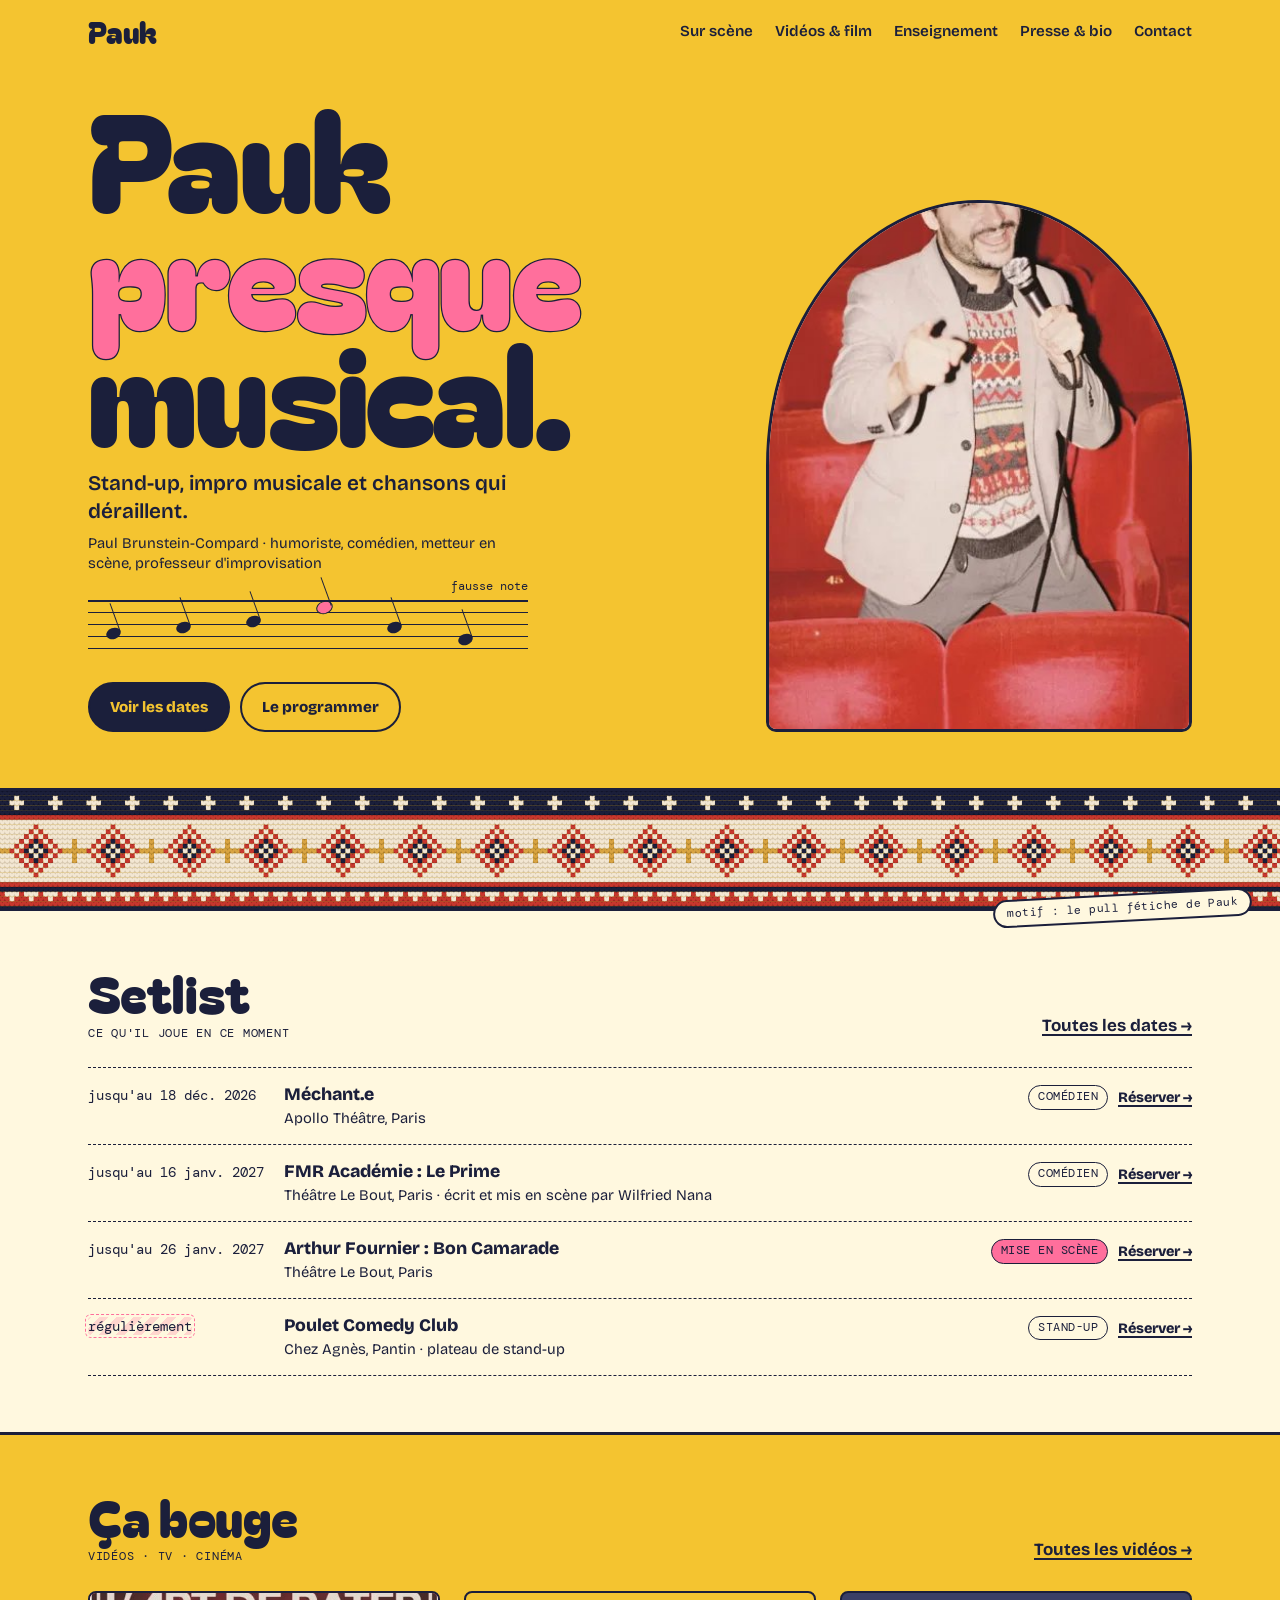
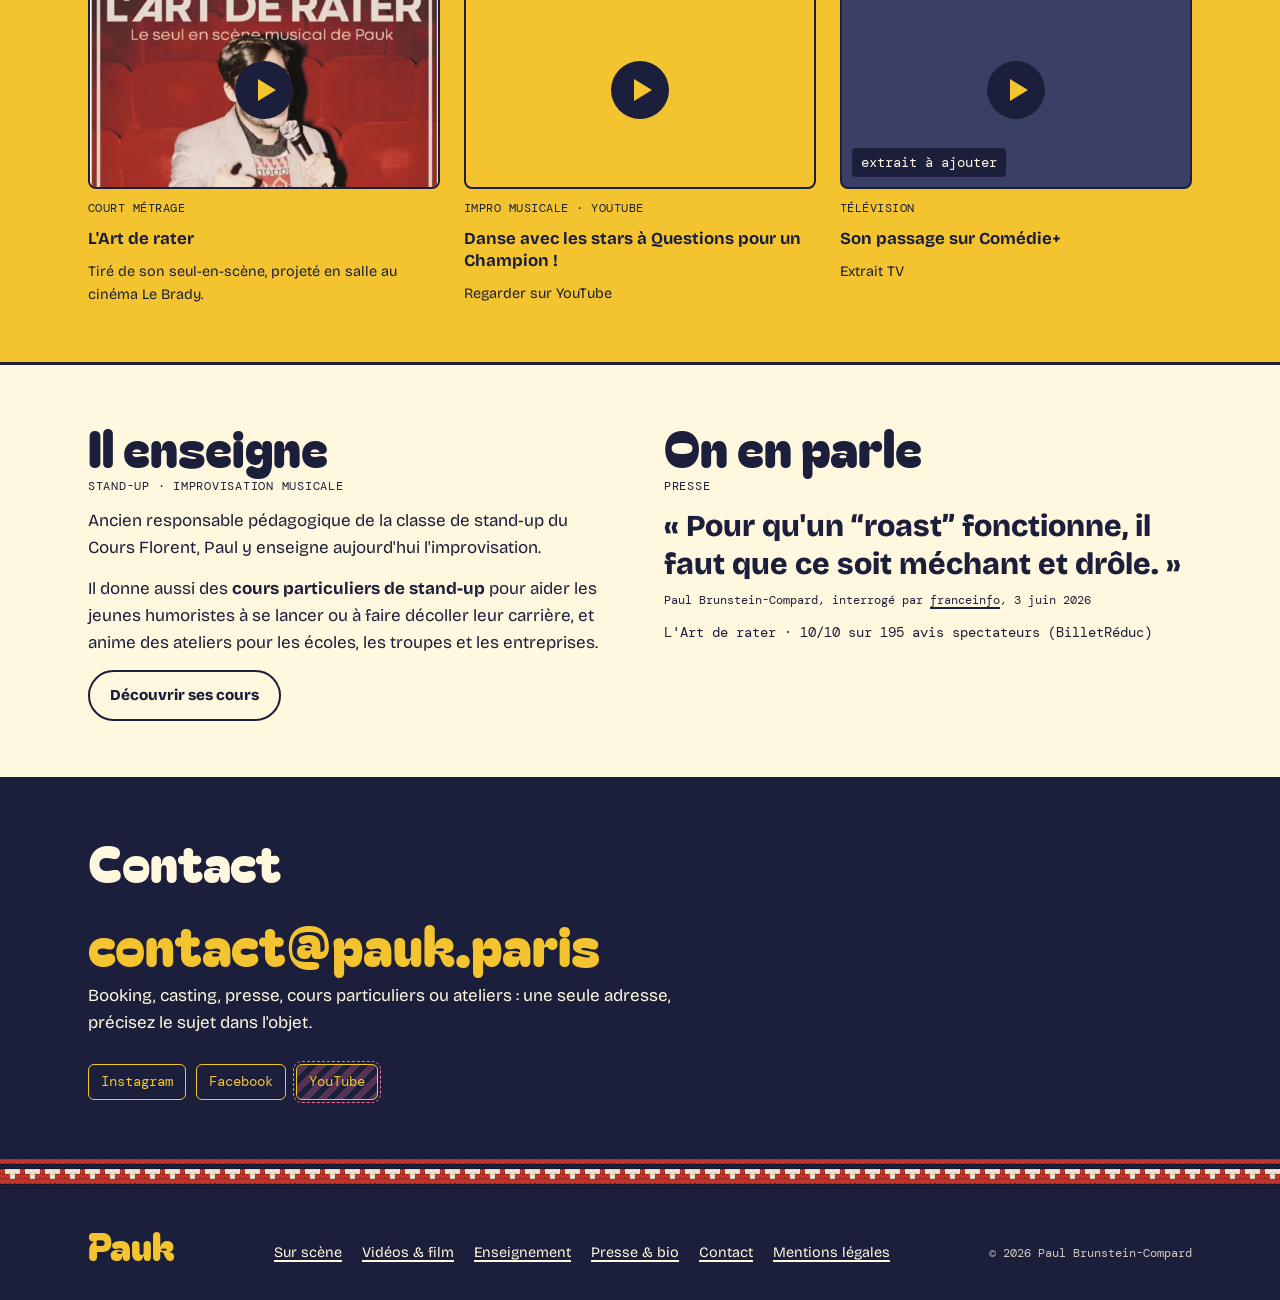
==== index.html @ 98712d62 "Site de Pauk (Paul Brunstein-Compard) Site statique pauk.paris : accueil, sur scène, vidéos et film," ====
<!doctype html>
<html lang="fr">
<head>
<meta charset="utf-8">
<meta name="viewport" content="width=device-width, initial-scale=1, viewport-fit=cover">
<title>Pauk · Paul Brunstein-Compard</title>
<meta name="description" content="Pauk (Paul Brunstein-Compard), humoriste : stand-up, improvisation musicale, comédie. Dates, vidéos, cours et contact.">
<meta property="og:title" content="Pauk · humoriste presque musical">
<meta property="og:description" content="Stand-up, impro musicale et chansons qui déraillent. Dates, vidéos, cours et contact.">
<meta property="og:type" content="website">
<meta property="og:url" content="https://pauk.paris/">
<link rel="canonical" href="https://pauk.paris/">
<meta property="og:locale" content="fr_FR">
<link rel="icon" href="data:image/svg+xml,%3Csvg xmlns='http://www.w3.org/2000/svg' viewBox='0 0 64 64'%3E%3Crect width='64' height='64' rx='14' fill='%23F4C430'/%3E%3Ctext x='32' y='47' font-family='Arial Rounded MT Bold,Arial' font-weight='900' font-size='42' text-anchor='middle' fill='%231B1F3B'%3EP%3C/text%3E%3C/svg%3E">
<link rel="preconnect" href="https://fonts.googleapis.com">
<link rel="preconnect" href="https://fonts.gstatic.com" crossorigin>
<link rel="stylesheet" href="https://fonts.googleapis.com/css2?family=Bagel+Fat+One&family=Bricolage+Grotesque:opsz,wght@12..96,400;12..96,500;12..96,600;12..96,800&family=DM+Mono:wght@400;500&display=swap">
<link rel="stylesheet" href="assets/style.css">
<script>document.documentElement.classList.add('js')</script>
<script type="application/ld+json">
{
  "@context": "https://schema.org",
  "@type": "Person",
  "name": "Paul Brunstein-Compard",
  "alternateName": "Pauk",
  "jobTitle": "Humoriste, comédien, improvisateur",
  "url": "https://pauk.paris/",
  "sameAs": [
    "https://www.instagram.com/paukofficieux/",
    "https://www.facebook.com/PaukOfficieux/"
  ]
}
</script>
</head>
<body>
<a class="skip" href="#main">Aller au contenu</a>

<header class="site-header">
  <div class="inner">
    <a class="logo" href="index.html" aria-label="Pauk, accueil">Pauk</a>
    <button class="nav-toggle" type="button" aria-expanded="false" aria-controls="nav"><span class="bars" aria-hidden="true"></span>Menu</button>
    <nav class="nav" id="nav" aria-label="Navigation principale">
      <ul>
        <li><a href="sur-scene.html">Sur scène</a></li>
        <li><a href="videos.html">Vidéos & film</a></li>
        <li><a href="enseignement.html">Enseignement</a></li>
        <li><a href="presse.html">Presse & bio</a></li>
        <li><a href="contact.html">Contact</a></li>
      </ul>
    </nav>
  </div>
</header>

<main id="main">
  <section class="hero">
    <div class="inner">
      <div>
        <h1>Pauk<br><em>presque</em><br>musical.</h1>
        <p class="tagline">Stand-up, impro musicale et chansons qui déraillent.
          <small>Paul Brunstein-Compard · humoriste, comédien, metteur en scène, professeur d'improvisation</small></p>
        <div class="staff" aria-hidden="true">
          <span>fausse note</span>
          <i style="left:4%;top:28px"></i><i style="left:20%;top:22px"></i><i style="left:36%;top:16px"></i><i class="off" style="left:52%;top:2px"></i><i style="left:68%;top:22px"></i><i style="left:84%;top:34px"></i>
        </div>
        <div class="btns">
          <a class="btn" href="sur-scene.html">Voir les dates</a>
          <a class="btn ghost" href="contact.html">Le programmer</a>
        </div>
      </div>
      <div class="portrait">
        <!-- Photo tirée de l'affiche de L'Art de rater : à remplacer par une photo HD quand elle sera disponible -->
        <img src="assets/img/affiche-art-de-rater.jpg" alt="Paul Brunstein-Compard, micro à la main, dans son pull fétiche, au milieu de fauteuils de cinéma rouges" style="object-position: 50% 100%; transform: scale(1.22); transform-origin: 50% 78%">
      </div>
    </div>
  </section>

  <div class="knit"><span class="knit-tag">motif : le pull fétiche de Pauk</span></div>

  <section class="band" aria-labelledby="setlist-title">
    <div class="inner">
      <div class="band-head">
        <h2 class="h2" id="setlist-title">Setlist<span class="kicker">Ce qu'il joue en ce moment</span></h2>
        <a class="more" href="sur-scene.html">Toutes les dates →</a>
      </div>
      <ul class="setlist">
        <li data-end="2026-12-18">
          <span class="when">jusqu'au 18 déc. 2026</span>
          <span class="what">Méchant.e<small>Apollo Théâtre, Paris</small></span>
          <span class="side"><span class="tag">Comédien</span><a class="go" href="https://www.offi.fr/artiste/paul-brunstein-compard-271217.html" target="_blank" rel="noopener">Réserver →</a></span>
        </li>
        <li data-end="2027-01-16">
          <span class="when">jusqu'au 16 janv. 2027</span>
          <span class="what">FMR Académie : Le Prime<small>Théâtre Le Bout, Paris · écrit et mis en scène par Wilfried Nana</small></span>
          <span class="side"><span class="tag">Comédien</span><a class="go" href="https://www.offi.fr/artiste/paul-brunstein-compard-271217.html" target="_blank" rel="noopener">Réserver →</a></span>
        </li>
        <li data-end="2027-01-26">
          <span class="when">jusqu'au 26 janv. 2027</span>
          <span class="what">Arthur Fournier : Bon Camarade<small>Théâtre Le Bout, Paris</small></span>
          <span class="side"><span class="tag pink">Mise en scène</span><a class="go" href="https://www.offi.fr/artiste/paul-brunstein-compard-271217.html" target="_blank" rel="noopener">Réserver →</a></span>
        </li>
        <li>
          <span class="when"><span class="todo">régulièrement</span></span>
          <span class="what">Poulet Comedy Club<small>Chez Agnès, Pantin · plateau de stand-up</small></span>
          <span class="side"><span class="tag">Stand-up</span><a class="go" href="https://www.billetreduc.com/artiste/pauk" target="_blank" rel="noopener">Réserver →</a></span>
        </li>
      </ul>
      <p class="setlist-empty" hidden>Pas de date annoncée pour le moment. Suivez <a href="https://www.instagram.com/paukofficieux/" target="_blank" rel="noopener">@paukofficieux</a> pour les prochaines.</p>
    </div>
  </section>

  <section class="band yellow" aria-labelledby="videos-title">
    <div class="inner">
      <div class="band-head">
        <h2 class="h2" id="videos-title">Ça bouge<span class="kicker">Vidéos · TV · cinéma</span></h2>
        <a class="more" href="videos.html">Toutes les vidéos →</a>
      </div>
      <div class="cards">
        <a class="card" href="videos.html#art-de-rater">
          <div class="thumb pink"><img src="assets/img/affiche-art-de-rater.jpg" alt="" style="object-position: 50% 8%"><span class="play" aria-hidden="true"></span></div>
          <span class="meta">Court métrage</span>
          <b>L'Art de rater</b>
          <span>Tiré de son seul-en-scène, projeté en salle au cinéma Le Brady.</span>
        </a>
        <a class="card" href="https://www.youtube.com/watch?v=7jqj4Zokbw4" target="_blank" rel="noopener">
          <div class="thumb"><span class="play" aria-hidden="true"></span></div>
          <span class="meta">Impro musicale · YouTube</span>
          <b>Danse avec les stars à Questions pour un Champion !</b>
          <span>Regarder sur YouTube</span>
        </a>
        <a class="card" href="videos.html#tv">
          <div class="thumb ink"><span class="play" aria-hidden="true"></span><span class="ph-label">extrait à ajouter</span></div>
          <span class="meta">Télévision</span>
          <b>Son passage sur Comédie+</b>
          <span>Extrait TV</span>
        </a>
      </div>
    </div>
  </section>

  <section class="band" aria-label="Enseignement et presse">
    <div class="inner">
      <div class="split">
        <div>
          <h2 class="h2">Il enseigne<span class="kicker">Stand-up · improvisation musicale</span></h2>
          <p>Ancien responsable pédagogique de la classe de stand-up du Cours Florent, Paul y enseigne aujourd'hui l'improvisation.</p>
          <p>Il donne aussi des <strong>cours particuliers de stand-up</strong> pour aider les jeunes humoristes à se lancer ou à faire décoller leur carrière, et anime des ateliers pour les écoles, les troupes et les entreprises.</p>
          <div class="btns"><a class="btn ghost" href="enseignement.html">Découvrir ses cours</a></div>
        </div>
        <div>
          <h2 class="h2">On en parle<span class="kicker">Presse</span></h2>
          <p class="quote">« Pour qu'un “roast” fonctionne, il faut que ce soit méchant et drôle. »
            <cite>Paul Brunstein-Compard, interrogé par <a href="https://www.franceinfo.fr/culture/spectacles/humour/il-faut-que-ce-soit-drole-et-mechant-c-est-quoi-le-roast-cette-pratique-americaine-du-clash-au-c-ur-d-une-nouvelle-emission-sur-netflix_8037224.html" target="_blank" rel="noopener">franceinfo</a>, 3 juin 2026</cite></p>
          <p class="stars">L'Art de rater · 10/10 sur 195 avis spectateurs (BilletRéduc)</p>
        </div>
      </div>
    </div>
  </section>

  <section class="band ink on-ink" aria-labelledby="contact-title">
    <div class="inner">
      <h2 class="h2" id="contact-title">Contact</h2>
      <div class="contact-one">
        <a class="mail-big" href="mailto:contact@pauk.paris">contact@pauk.paris</a>
        <p>Booking, casting, presse, cours particuliers ou ateliers : une seule adresse, précisez le sujet dans l'objet.</p>
      </div>
      <ul class="socials">
        <li><a href="https://www.instagram.com/paukofficieux/" target="_blank" rel="noopener">Instagram</a></li>
        <li><a href="https://www.facebook.com/PaukOfficieux/" target="_blank" rel="noopener">Facebook</a></li>
        <li><a class="todo" href="https://www.youtube.com/" target="_blank" rel="noopener">YouTube</a></li>
      </ul>
    </div>
  </section>
</main>

<footer class="site-footer">
  <div class="lisere" aria-hidden="true"></div>
  <div class="inner">
    <a class="logo" href="index.html">Pauk</a>
    <ul>
      <li><a href="sur-scene.html">Sur scène</a></li>
      <li><a href="videos.html">Vidéos & film</a></li>
      <li><a href="enseignement.html">Enseignement</a></li>
      <li><a href="presse.html">Presse & bio</a></li>
      <li><a href="contact.html">Contact</a></li>
      <li><a href="mentions-legales.html">Mentions légales</a></li>
    </ul>
    <small>© 2026 Paul Brunstein-Compard</small>
  </div>
</footer>
<script src="assets/site.js"></script>
</body>
</html>
---- assets/style.css ----
/* Pauk — feuille de style du site
   Univers : affiche de cabaret jaune, encre bleu nuit, rose « fausse note ».
   Le site garde volontairement le même look en mode clair et en mode sombre. */

:root {
  --yellow: #F4C430;
  --ink: #1B1F3B;
  --pink: #FF6F9C;
  --paper: #FFF8DF;
  --ink-soft: #3A3F66;
  --display: "Bagel Fat One", "Arial Rounded MT Bold", "Trebuchet MS", sans-serif;
  --body: "Bricolage Grotesque", "Segoe UI", system-ui, sans-serif;
  --mono: "DM Mono", ui-monospace, "Cascadia Mono", Consolas, monospace;
  --gutter: 28px;
  --max: 1160px;
  color-scheme: light;
}

* { box-sizing: border-box; }
html { scroll-behavior: smooth; }
body {
  margin: 0;
  background: var(--yellow);
  color: var(--ink);
  font-family: var(--body);
  font-size: 17px;
  line-height: 1.6;
  -webkit-font-smoothing: antialiased;
}
img { max-width: 100%; display: block; }
a { color: inherit; text-underline-offset: 3px; text-decoration-thickness: 1.5px; }
a:hover { color: var(--ink-soft); }
:focus-visible { outline: 3px solid var(--pink); outline-offset: 3px; border-radius: 4px; }
h1, h2, h3 { margin: 0; line-height: 1.1; text-wrap: balance; }
p { margin: 0; }
ul { margin: 0; padding: 0; }

.inner {
  max-width: var(--max);
  margin: 0 auto;
  padding-left: max(var(--gutter), env(safe-area-inset-left, 0px));
  padding-right: max(var(--gutter), env(safe-area-inset-right, 0px));
}
.skip { position: absolute; left: -999px; top: 8px; background: var(--ink); color: var(--paper); padding: 8px 14px; border-radius: 6px; z-index: 50; }
.skip:focus { left: 12px; }

/* ---------- En-tête ---------- */
body::before { content: ""; position: fixed; inset: 0 0 auto; height: env(safe-area-inset-top, 0px); z-index: 30; background: var(--yellow); }
.site-header {
  position: sticky; top: env(safe-area-inset-top, 0px); z-index: 20;
  background: var(--yellow);
  border-bottom: 3px solid transparent;
  transition: border-color .2s;
}
.site-header.scrolled { border-bottom-color: var(--ink); }
.site-header .inner { display: flex; align-items: center; justify-content: space-between; gap: 20px; padding-block: 16px; }
.logo { font-family: var(--display); font-size: 1.9rem; line-height: 1; text-decoration: none; }
.logo:hover { color: var(--ink); }
.nav ul { display: flex; gap: 22px; list-style: none; font-weight: 600; font-size: 0.95rem; }
.nav a { text-decoration: none; padding-block: 4px; border-bottom: 2.5px solid transparent; }
.nav a:hover, .nav a[aria-current="page"] { border-bottom-color: var(--ink); color: var(--ink); }
.nav-toggle { display: none; }

/* ---------- Boutons ---------- */
.btns { display: flex; flex-wrap: wrap; gap: 10px; }
.btn {
  display: inline-flex; align-items: center; gap: 8px;
  padding: 11px 20px; border: 2.5px solid var(--ink); border-radius: 999px;
  background: var(--ink); color: var(--yellow); font-weight: 800; font-size: 0.95rem;
  text-decoration: none; transition: transform .15s, box-shadow .15s;
}
.btn:hover { color: var(--yellow); transform: translate(-2px, -2px); box-shadow: 3px 3px 0 var(--pink); }
.btn.ghost { background: transparent; color: var(--ink); }
.btn.ghost:hover { color: var(--ink); }
.on-ink .btn { background: var(--yellow); color: var(--ink); border-color: var(--yellow); }
.on-ink .btn.ghost { background: transparent; color: var(--yellow); }

/* ---------- Héros ---------- */
.hero .inner { display: grid; grid-template-columns: 1.2fr 0.8fr; gap: 40px; align-items: end; padding-block: 32px 56px; }
.hero h1 { font-family: var(--display); font-weight: 400; font-size: clamp(3.6rem, 12vw, 8.5rem); line-height: 0.86; letter-spacing: -0.02em; }
.hero h1 em { font-style: normal; color: var(--pink); -webkit-text-stroke: 2.5px var(--ink); paint-order: stroke fill; }
.tagline { font-size: 1.3rem; font-weight: 600; max-width: 32ch; margin-top: 22px; line-height: 1.35; }
.tagline small { display: block; font-size: 0.92rem; font-weight: 400; margin-top: 8px; }
.hero .btns { margin-top: 26px; }

.staff {
  position: relative; height: 56px; margin: 26px 0 0; max-width: 440px;
  background: repeating-linear-gradient(to bottom, var(--ink) 0 1.5px, transparent 1.5px 12px);
  background-size: 100% 49.5px; background-repeat: no-repeat;
}
.staff i { position: absolute; width: 15px; height: 11px; border-radius: 50%; background: var(--ink); transform: rotate(-20deg); }
.staff i::after { content: ""; position: absolute; right: 0; bottom: 5px; width: 1.5px; height: 30px; background: var(--ink); }
.staff i.off { background: var(--pink); outline: 1.5px solid var(--ink); }
.staff span { position: absolute; right: 0; top: -22px; font-family: var(--mono); font-size: 0.72rem; }
@media (prefers-reduced-motion: no-preference) {
  .staff i.off { animation: hop 2.6s ease-in-out infinite; }
  @keyframes hop { 0%, 70%, 100% { translate: 0 0; } 80% { translate: 0 -8px; } 90% { translate: 0 2px; } }
}

/* Portrait : une vraie photo remplace .ph en ajoutant <img> dans .portrait */
.portrait {
  aspect-ratio: 4 / 5; width: 100%; max-width: 100%;
  border: 3px solid var(--ink); border-radius: 50% 50% 10px 10px; overflow: hidden;
  background: var(--paper); position: relative;
}
.portrait img { width: 100%; height: 100%; object-fit: cover; }
.ph {
  position: absolute; inset: 0;
  background:
    radial-gradient(circle at 50% 36%, #F3D2BC 0 17%, transparent 17.5%),
    radial-gradient(ellipse at 50% 96%, var(--pink) 0 44%, transparent 44.5%),
    var(--paper);
  display: flex; align-items: flex-end; justify-content: center; padding: 14px;
}
.ph span, .ph-label { font-family: var(--mono); font-size: 0.72rem; background: var(--ink); color: var(--paper); padding: 3px 9px; border-radius: 4px; }

/* ---------- Le pull ----------
   Motif jacquard tricoté d'après le pull fétiche de Pauk (affiche de L'Art de rater).
   pull.svg = motif complet, pull-lisere.svg = bande fine. Générés par outils/pull.py. */
.knit {
  height: 120px;
  background: url("pull.svg") repeat-x left top / auto 120px;
  border-top: 3px solid var(--ink);
  position: relative;
}
.knit-tag {
  position: absolute; right: max(var(--gutter), env(safe-area-inset-right, 0px)); bottom: -14px;
  font-family: var(--mono); font-size: 0.72rem; letter-spacing: .04em;
  background: var(--paper); color: var(--ink); border: 2px solid var(--ink); border-radius: 999px; padding: 3px 12px;
  transform: rotate(-3deg); z-index: 1;
}
.lisere { height: 30px; background: url("pull-lisere.svg") repeat-x left top / auto 30px; border-top: 3px solid var(--ink); }
.site-footer .lisere { border-top: 0; }

/* Affiche dans un cadre */
.poster { border: 3px solid var(--ink); border-radius: 10px; overflow: hidden; box-shadow: 8px 8px 0 var(--ink); max-width: 340px; width: 100%; justify-self: center; }
.poster img { width: 100%; height: auto; }

/* ---------- Bandeaux ---------- */
.band { background: var(--paper); border-top: 3px solid var(--ink); }
.band .inner { padding-block: 56px; display: flex; flex-direction: column; gap: 28px; }
.band.yellow { background: var(--yellow); }
.band.ink { background: var(--ink); color: var(--paper); }
.band.ink a { color: var(--yellow); }
.band-head { display: flex; justify-content: space-between; align-items: end; gap: 16px; flex-wrap: wrap; }
.h2 { font-family: var(--display); font-weight: 400; font-size: clamp(2.2rem, 5vw, 3.2rem); line-height: 1; }
.kicker { display: block; font-family: var(--mono); font-size: 0.78rem; letter-spacing: 0.06em; text-transform: uppercase; margin-top: 8px; }
.more { font-weight: 700; }

/* ---------- En-tête de page intérieure ---------- */
.page-head .inner { padding-block: 40px 52px; display: flex; flex-direction: column; gap: 16px; }
.page-head h1 { font-family: var(--display); font-weight: 400; font-size: clamp(3rem, 9vw, 6rem); line-height: 0.9; letter-spacing: -0.02em; }
.page-head p { font-size: 1.2rem; max-width: 52ch; font-weight: 500; }

/* ---------- Setlist (dates) ---------- */
.setlist { list-style: none; display: grid; }
.setlist li {
  display: grid; grid-template-columns: 11rem 1fr auto; gap: 20px; align-items: baseline;
  padding: 16px 0; border-bottom: 1.5px dashed var(--ink);
}
.setlist li:first-child { border-top: 1.5px dashed var(--ink); }
.setlist .when { font-family: var(--mono); font-size: 0.88rem; font-variant-numeric: tabular-nums; }
.setlist .what { min-width: 0; font-weight: 800; font-size: 1.1rem; line-height: 1.3; }
.setlist .what small { display: block; font-weight: 400; font-size: 0.92rem; margin-top: 2px; }
.setlist .side { display: flex; gap: 10px; align-items: center; flex-wrap: wrap; justify-content: flex-end; }
.tag { font-family: var(--mono); font-size: 0.72rem; text-transform: uppercase; letter-spacing: .04em; border: 1.5px solid currentColor; border-radius: 999px; padding: 2px 9px; white-space: nowrap; }
.tag.pink { background: var(--pink); border-color: var(--ink); }
.setlist .go { font-weight: 800; font-size: 0.9rem; white-space: nowrap; }

/* ---------- Cartes vidéo ---------- */
.cards { display: grid; grid-template-columns: repeat(auto-fill, minmax(260px, 1fr)); gap: 24px; }
.card { display: flex; flex-direction: column; gap: 10px; min-width: 0; text-decoration: none; }
.card .thumb {
  aspect-ratio: 16 / 9; max-width: 100%; border: 2.5px solid var(--ink); border-radius: 8px;
  background: var(--yellow); display: grid; place-items: center; position: relative; overflow: hidden;
  transition: transform .15s, box-shadow .15s;
}
.card .thumb.pink { background: var(--pink); }
.card .thumb.ink { background: var(--ink-soft); }
.card .thumb img { position: absolute; inset: 0; width: 100%; height: 100%; object-fit: cover; }
.card .play { z-index: 1; width: 58px; height: 58px; border-radius: 50%; background: var(--ink); display: grid; place-items: center; position: relative; }
.card .play::after { content: ""; border-left: 18px solid var(--yellow); border-top: 11px solid transparent; border-bottom: 11px solid transparent; margin-left: 5px; }
.card .thumb .ph-label { position: absolute; left: 10px; bottom: 10px; }
a.card:hover .thumb { transform: translate(-3px, -3px); box-shadow: 4px 4px 0 var(--ink); }
.card b { font-size: 1.05rem; line-height: 1.3; }
.card span { font-size: 0.9rem; }
.card .meta { font-family: var(--mono); font-size: 0.75rem; text-transform: uppercase; letter-spacing: .04em; }

/* ---------- Colonnes de texte ---------- */
.split { display: grid; grid-template-columns: 1fr 1fr; gap: 48px; }
.split > * { min-width: 0; display: flex; flex-direction: column; gap: 14px; }
.prose { display: flex; flex-direction: column; gap: 14px; max-width: 64ch; }
.prose h3 { font-size: 1.25rem; font-weight: 800; margin-top: 10px; }
.quote { font-size: clamp(1.4rem, 3vw, 1.9rem); font-weight: 800; line-height: 1.25; }
.quote cite { display: block; font-style: normal; font-family: var(--mono); font-size: 0.78rem; font-weight: 400; margin-top: 10px; }
.stars { font-family: var(--mono); font-size: 0.85rem; }

/* Faits marquants */
.facts { display: grid; grid-template-columns: repeat(auto-fit, minmax(200px, 1fr)); gap: 0; border-top: 2.5px solid currentColor; }
.facts div { padding: 16px 16px 18px 0; border-bottom: 1.5px solid currentColor; display: flex; flex-direction: column; gap: 4px; }
.facts b { font-family: var(--display); font-weight: 400; font-size: 1.6rem; line-height: 1.1; }
.facts span { font-size: 0.92rem; }

/* Offres (enseignement) */
.offers { display: grid; grid-template-columns: repeat(auto-fit, minmax(260px, 1fr)); gap: 24px; }
.offer { border: 2.5px solid var(--ink); border-radius: 12px; padding: 24px; background: var(--paper); display: flex; flex-direction: column; gap: 12px; min-width: 0; }
.offer h3 { font-family: var(--display); font-weight: 400; font-size: 1.7rem; }
.offer ul { list-style: none; display: flex; flex-direction: column; gap: 6px; font-size: 0.95rem; }
.offer li { padding-left: 20px; position: relative; }
.offer li::before { content: "♪"; position: absolute; left: 0; color: var(--pink); -webkit-text-stroke: .6px var(--ink); font-weight: 800; }

/* Archives */
.archive { list-style: none; display: grid; grid-template-columns: repeat(auto-fill, minmax(260px, 1fr)); gap: 20px 32px; }
.archive li { border-top: 1.5px solid var(--ink); padding-top: 10px; display: flex; flex-direction: column; gap: 2px; }
.archive b { font-size: 1.05rem; }
.archive span { font-size: 0.9rem; }
.archive .when { font-family: var(--mono); font-size: 0.78rem; }

/* Bio à copier */
.copybox { background: var(--paper); border: 2.5px solid var(--ink); border-radius: 12px; padding: 22px; display: flex; flex-direction: column; gap: 12px; }
.copybox .row { display: flex; justify-content: space-between; align-items: center; gap: 12px; flex-wrap: wrap; }
.copybox .label { font-family: var(--mono); font-size: 0.78rem; text-transform: uppercase; letter-spacing: .06em; }
.copy { font: 700 0.85rem var(--body); padding: 6px 14px; border-radius: 999px; border: 2px solid var(--ink); background: transparent; color: var(--ink); cursor: pointer; }
.copy:hover { background: var(--ink); color: var(--yellow); }

/* Photos presse */
.photos { display: grid; grid-template-columns: repeat(auto-fill, minmax(200px, 1fr)); gap: 18px; }
.photos figure { margin: 0; display: flex; flex-direction: column; gap: 6px; }
.photos .frame { aspect-ratio: 4 / 5; max-width: 100%; border: 2.5px solid var(--ink); border-radius: 8px; background: var(--yellow); display: grid; place-items: center; overflow: hidden; }
.photos .frame img { width: 100%; height: 100%; object-fit: cover; object-position: 50% 30%; }
.photos .frame.pink { background: var(--pink); }
.photos figcaption { font-size: 0.85rem; }

/* Contact : une seule adresse */
.contact-one { display: flex; flex-direction: column; gap: 10px; }
.mail-big { font-family: var(--display); font-size: clamp(1.7rem, 6vw, 3.4rem); line-height: 1.05; text-decoration: none; word-break: break-word; }
.mail-big:hover { text-decoration: underline; }
.contact-one p { max-width: 56ch; }
.subjects { list-style: none; display: grid; grid-template-columns: repeat(auto-fit, minmax(220px, 1fr)); gap: 20px 28px; }
.subjects li { border-top: 2px solid currentColor; padding-top: 10px; display: flex; flex-direction: column; gap: 4px; font-size: 0.93rem; }
.subjects b { font-family: var(--mono); font-size: 0.78rem; text-transform: uppercase; letter-spacing: .06em; }
.on-ink .subjects b { color: var(--yellow); }

/* Contacts */
.contacts { display: grid; grid-template-columns: repeat(auto-fit, minmax(230px, 1fr)); gap: 28px; }
.contacts > div { border-top: 2px solid currentColor; padding-top: 12px; display: flex; flex-direction: column; gap: 6px; min-width: 0; }
.contacts b { font-family: var(--mono); font-size: 0.78rem; text-transform: uppercase; letter-spacing: .06em; }
.on-ink .contacts b { color: var(--yellow); }
.contacts .mail { font-weight: 800; font-size: 1.1rem; word-break: break-word; }
.contacts p { font-size: 0.93rem; }
.socials { display: flex; flex-wrap: wrap; gap: 10px; list-style: none; }
.socials a { display: inline-block; font-family: var(--mono); font-size: 0.85rem; border: 1.5px solid currentColor; border-radius: 6px; padding: 6px 12px; text-decoration: none; }

/* Éléments à compléter : faciles à repérer, à retirer une fois remplis */
.todo { background: repeating-linear-gradient(-45deg, rgba(255,111,156,.25) 0 6px, transparent 6px 12px); outline: 1.5px dashed var(--pink); outline-offset: 2px; border-radius: 3px; }

/* ---------- Pied de page ---------- */
.site-footer { background: var(--ink); color: var(--paper); border-top: 3px solid var(--ink); }
.site-footer .inner { padding-block: 36px calc(36px + env(safe-area-inset-bottom, 0px)); display: flex; justify-content: space-between; gap: 20px 40px; flex-wrap: wrap; align-items: end; }
.site-footer .logo { color: var(--yellow); font-size: 2.4rem; }
.site-footer ul { display: flex; flex-wrap: wrap; gap: 8px 20px; list-style: none; font-size: 0.9rem; }
.site-footer a { color: var(--paper); }
.site-footer small { font-family: var(--mono); font-size: 0.75rem; opacity: .8; }

/* ---------- Téléphone ---------- */
@media (max-width: 860px) {
  :root { --gutter: 18px; }
  body { font-size: 16px; }
  .nav-toggle {
    display: inline-flex; align-items: center; gap: 8px;
    font: 800 0.95rem var(--body); color: var(--ink); background: transparent;
    border: 2.5px solid var(--ink); border-radius: 999px; padding: 7px 14px; cursor: pointer;
  }
  .nav-toggle .bars { width: 16px; height: 10px; border-block: 2.5px solid var(--ink); position: relative; }
  .nav-toggle .bars::after { content: ""; position: absolute; left: 0; right: 0; top: 1.25px; height: 2.5px; background: var(--ink); }
  .js .nav { display: none; }
  .js .nav.open { display: block; position: absolute; left: 0; right: 0; top: 100%; background: var(--yellow); border-bottom: 3px solid var(--ink); }
  .nav ul { flex-direction: column; gap: 0; padding: 4px max(var(--gutter), env(safe-area-inset-right, 0px)) 16px max(var(--gutter), env(safe-area-inset-left, 0px)); font-size: 1.25rem; }
  .nav li a { display: block; padding: 10px 0; border-bottom: 1.5px dashed var(--ink); }
  .nav li:last-child a { border-bottom: 0; }
  html:not(.js) .site-header .inner { flex-wrap: wrap; }
  html:not(.js) .nav-toggle { display: none; }
  html:not(.js) .nav ul { flex-direction: row; flex-wrap: wrap; gap: 4px 16px; padding: 0; font-size: 0.95rem; }
  html:not(.js) .nav li a { border-bottom: 0; padding: 2px 0; }

  .hero .inner { grid-template-columns: 1fr; gap: 28px; padding-block: 12px 40px; }
  .hero .portrait { max-width: 220px; justify-self: start; }
  .split { grid-template-columns: 1fr; gap: 36px; }
  .band .inner { padding-block: 40px; }
  .setlist li { grid-template-columns: 1fr; gap: 6px; }
  .setlist .side { justify-content: flex-start; }
}
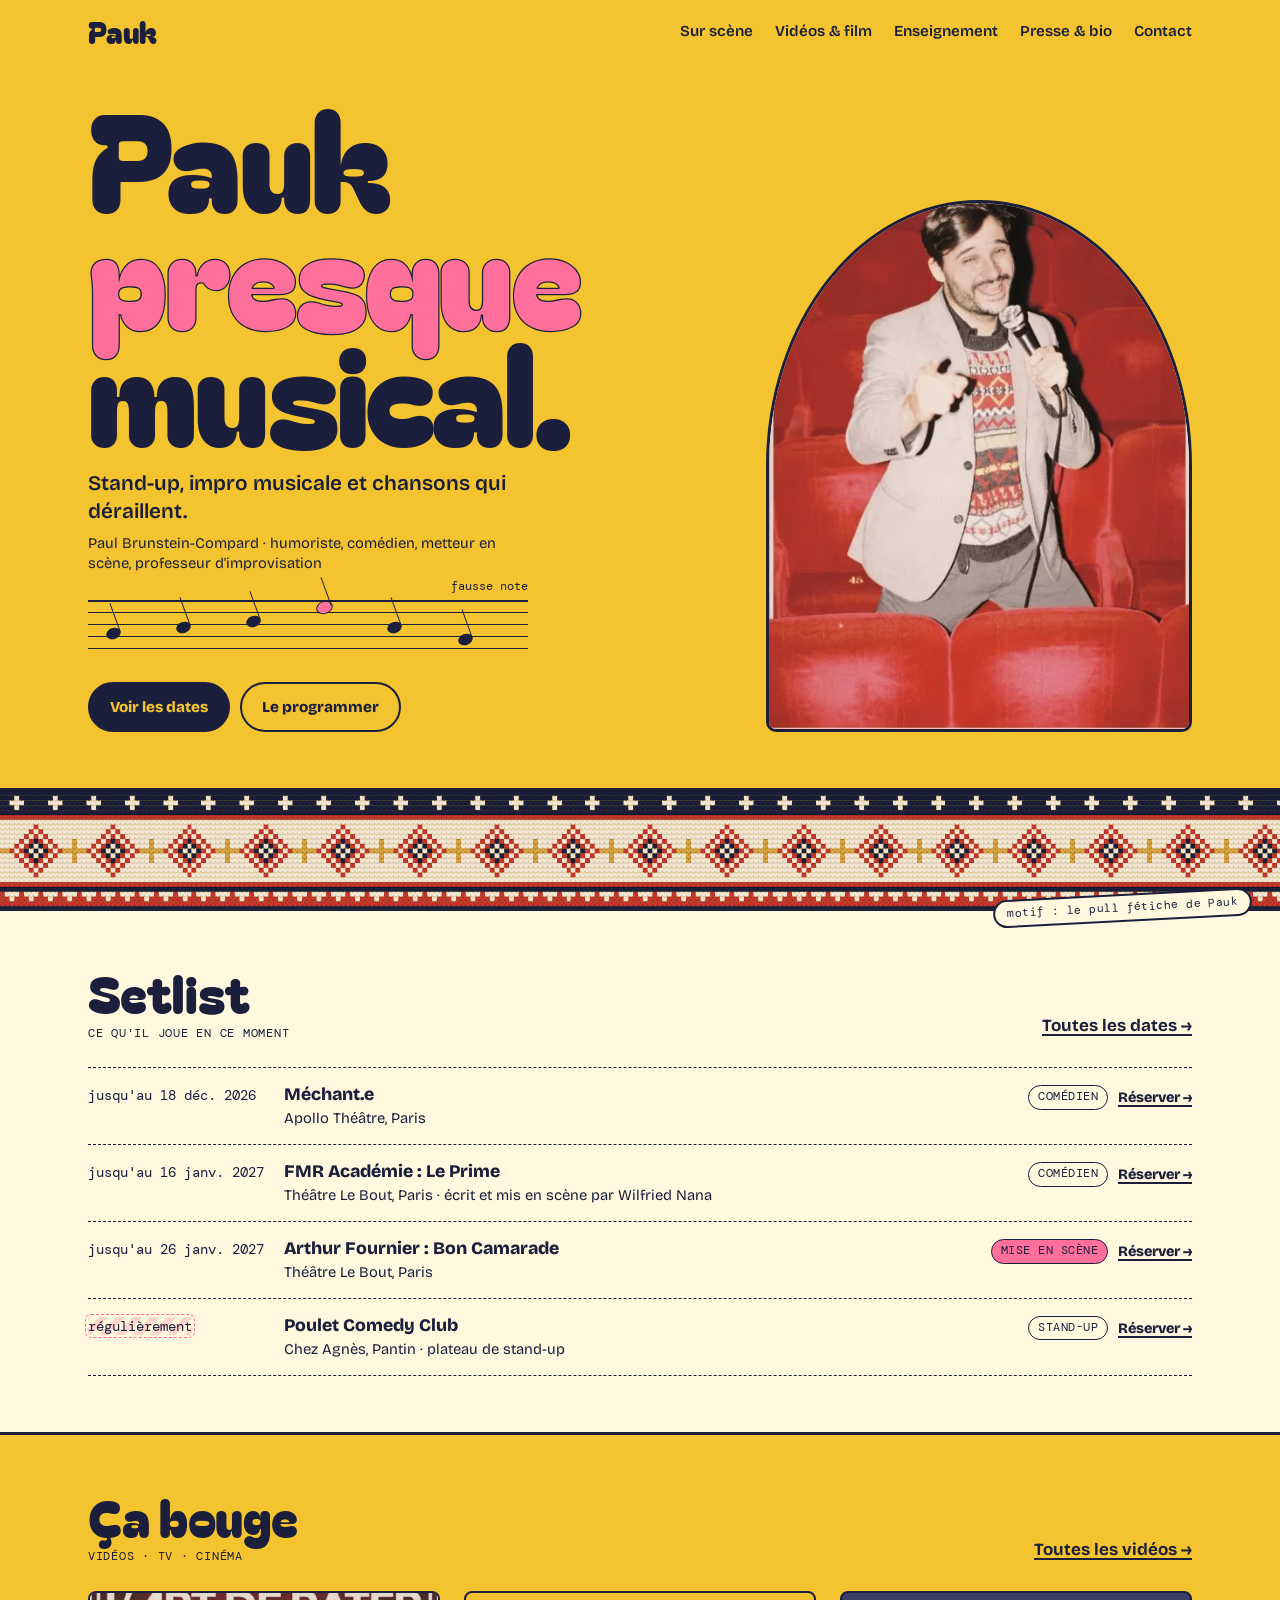
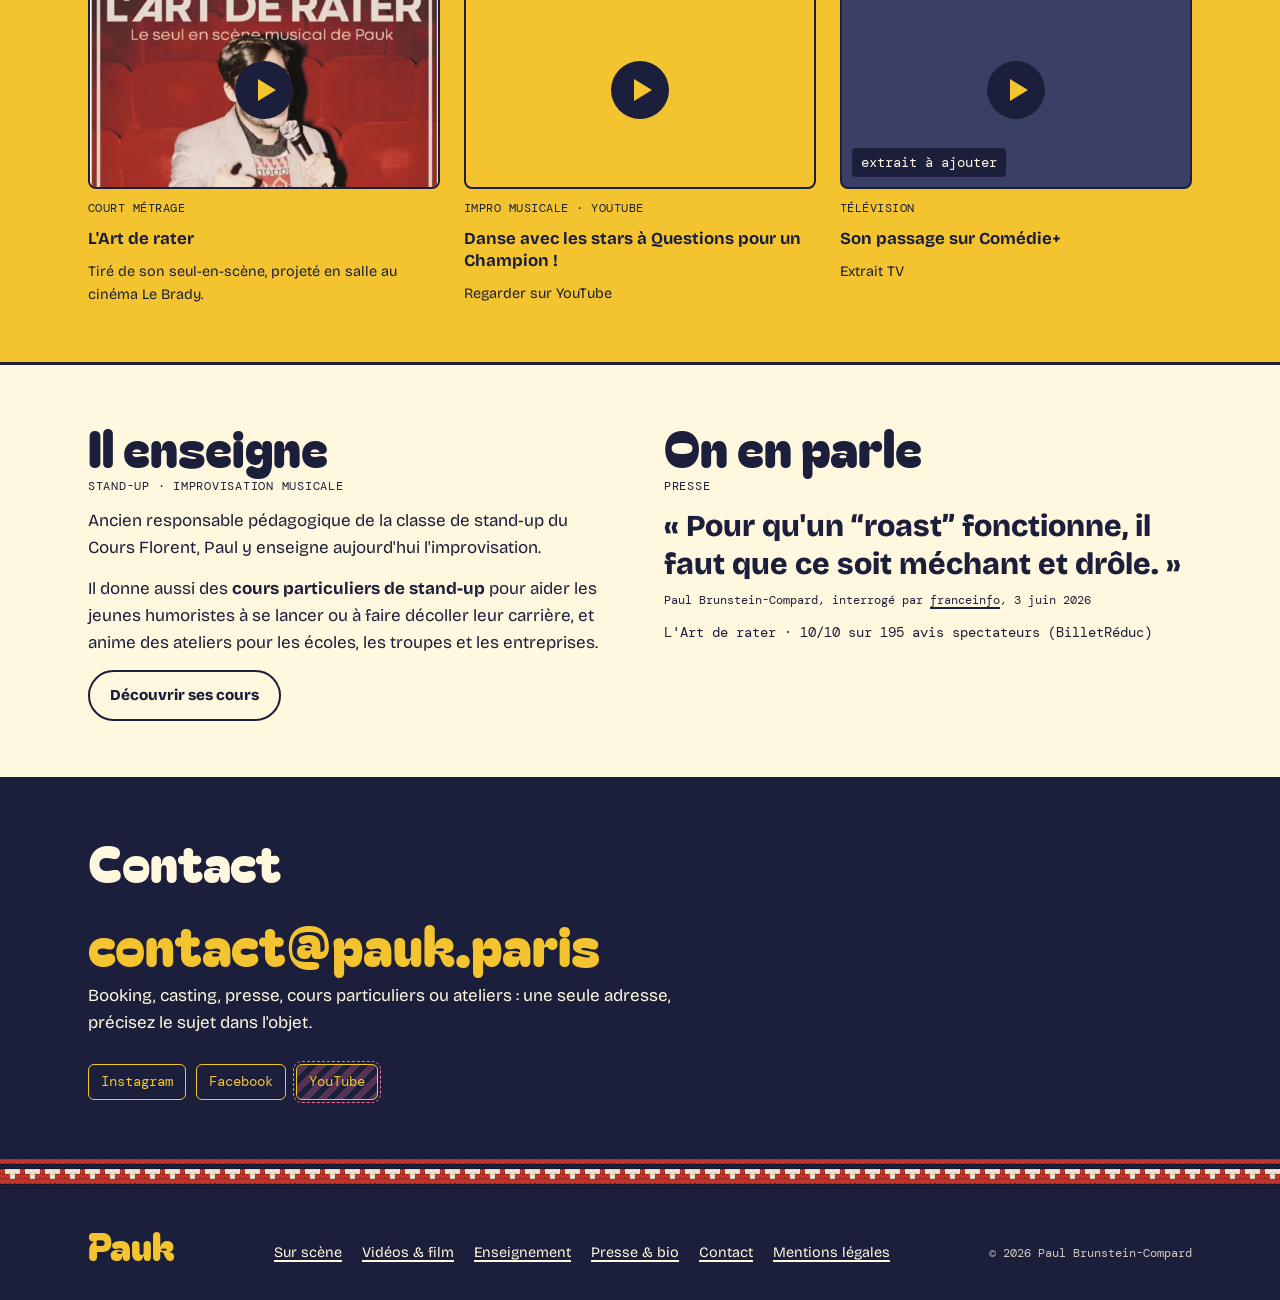
==== commit db0ce83b: "Recadre la photo de l'accueil sur Paul Co-Authored-By: Claude Opus 5.5 <noreply@anthropic.com>" ====
--- a/index.html
+++ b/index.html
@@ -69,7 +69,7 @@
       </div>
       <div class="portrait">
         <!-- Photo tirée de l'affiche de L'Art de rater : à remplacer par une photo HD quand elle sera disponible -->
-        <img src="assets/img/affiche-art-de-rater.jpg" alt="Paul Brunstein-Compard, micro à la main, dans son pull fétiche, au milieu de fauteuils de cinéma rouges" style="object-position: 50% 100%; transform: scale(1.22); transform-origin: 50% 78%">
+        <img src="assets/img/affiche-art-de-rater.jpg" alt="Paul Brunstein-Compard, micro à la main, dans son pull fétiche, au milieu de fauteuils de cinéma rouges" style="object-position: 50% 100%; transform: scale(1.04); transform-origin: 50% 100%">
       </div>
     </div>
   </section>
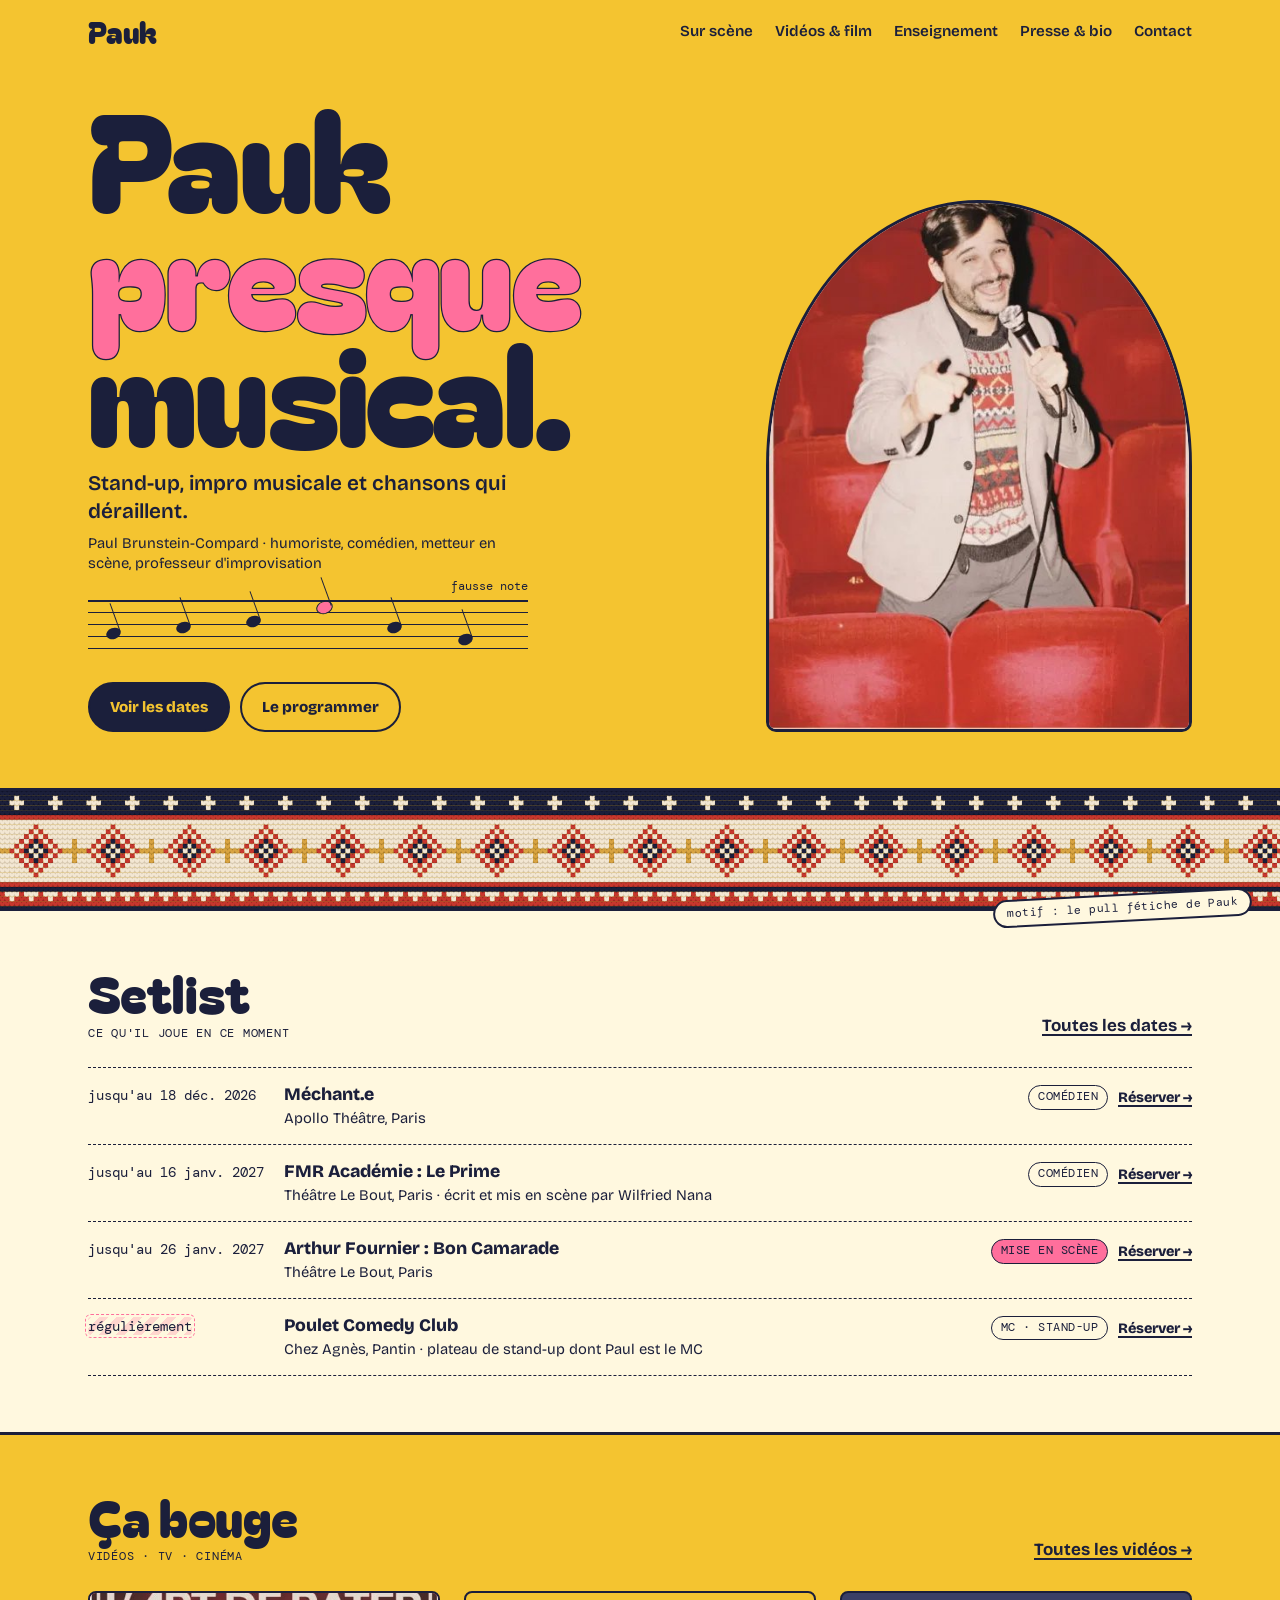
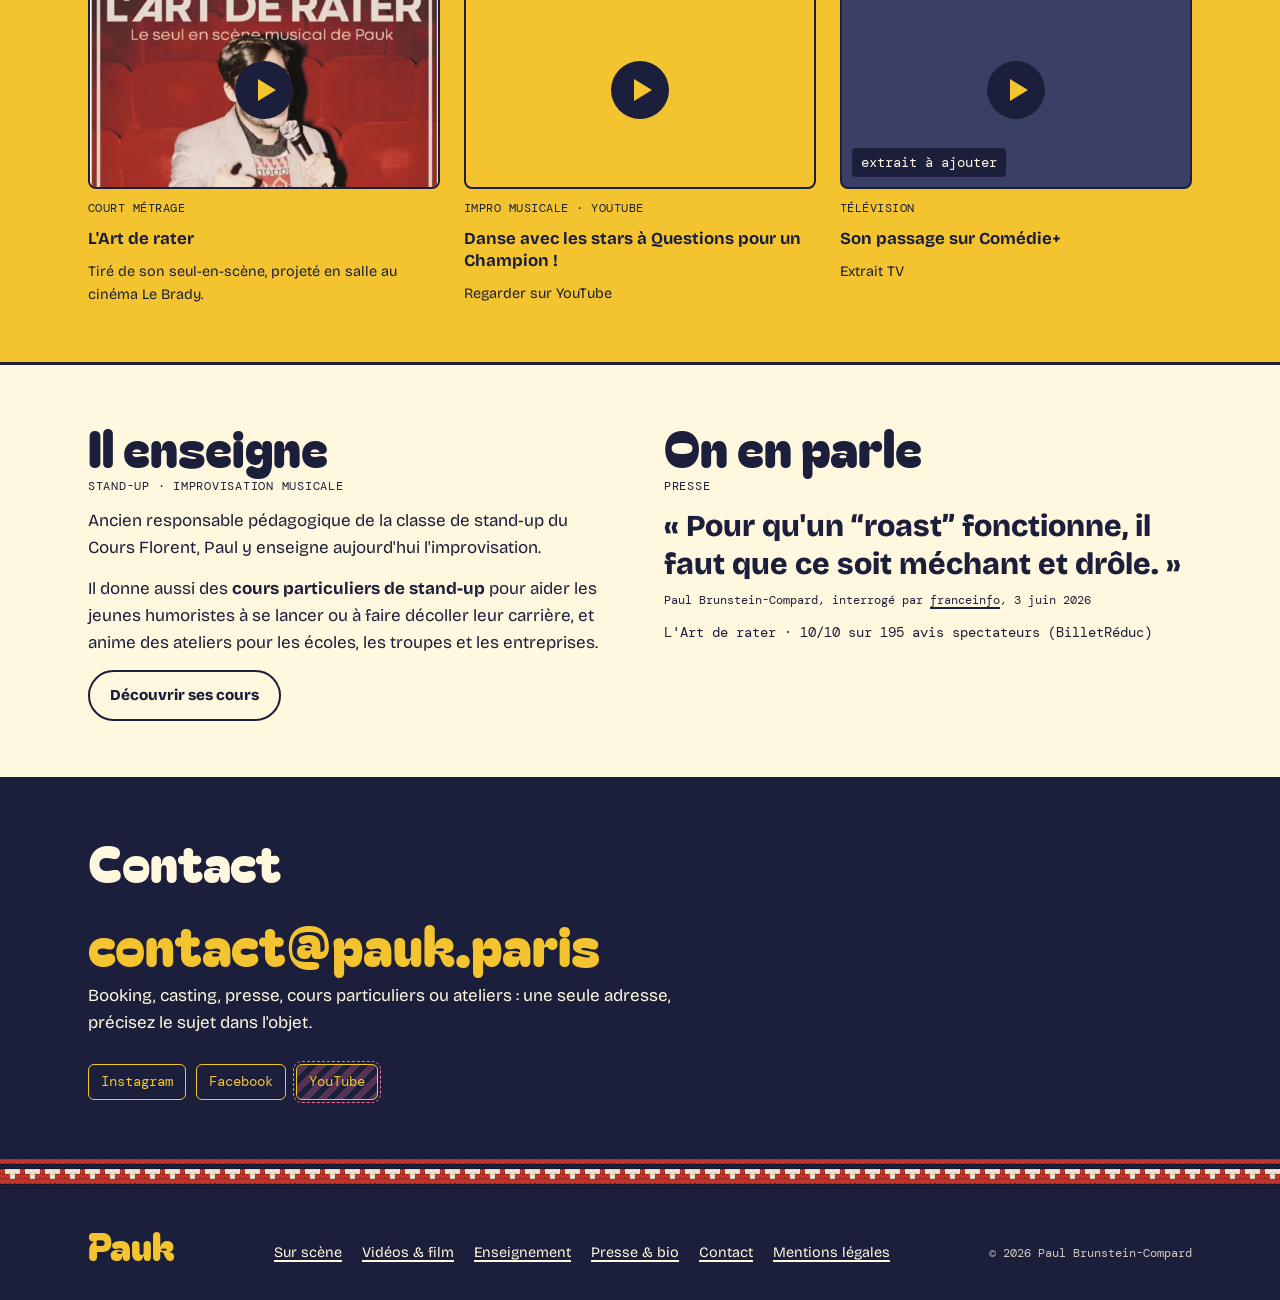
==== commit 19845c42: "Paul est MC du Poulet Comedy Club, pas seulement membre Co-Authored-By: Claude Opus 5.5 <noreply@ant" ====
--- a/index.html
+++ b/index.html
@@ -100,8 +100,8 @@
         </li>
         <li>
           <span class="when"><span class="todo">régulièrement</span></span>
-          <span class="what">Poulet Comedy Club<small>Chez Agnès, Pantin · plateau de stand-up</small></span>
-          <span class="side"><span class="tag">Stand-up</span><a class="go" href="https://www.billetreduc.com/artiste/pauk" target="_blank" rel="noopener">Réserver →</a></span>
+          <span class="what">Poulet Comedy Club<small>Chez Agnès, Pantin · plateau de stand-up dont Paul est le MC</small></span>
+          <span class="side"><span class="tag">MC · Stand-up</span><a class="go" href="https://www.billetreduc.com/artiste/pauk" target="_blank" rel="noopener">Réserver →</a></span>
         </li>
       </ul>
       <p class="setlist-empty" hidden>Pas de date annoncée pour le moment. Suivez <a href="https://www.instagram.com/paukofficieux/" target="_blank" rel="noopener">@paukofficieux</a> pour les prochaines.</p>
--- a/assets/style.css
+++ b/assets/style.css
@@ -72,8 +72,9 @@
 .btn:hover { color: var(--yellow); transform: translate(-2px, -2px); box-shadow: 3px 3px 0 var(--pink); }
 .btn.ghost { background: transparent; color: var(--ink); }
 .btn.ghost:hover { color: var(--ink); }
-.on-ink .btn { background: var(--yellow); color: var(--ink); border-color: var(--yellow); }
-.on-ink .btn.ghost { background: transparent; color: var(--yellow); }
+/* .band.ink a colore tous les liens en jaune : on le surclasse pour les boutons */
+.band.ink .btn, .on-ink .btn, .band.ink .btn:hover { background: var(--yellow); color: var(--ink); border-color: var(--yellow); }
+.band.ink .btn.ghost, .on-ink .btn.ghost { background: transparent; color: var(--yellow); }
 
 /* ---------- Héros ---------- */
 .hero .inner { display: grid; grid-template-columns: 1.2fr 0.8fr; gap: 40px; align-items: end; padding-block: 32px 56px; }
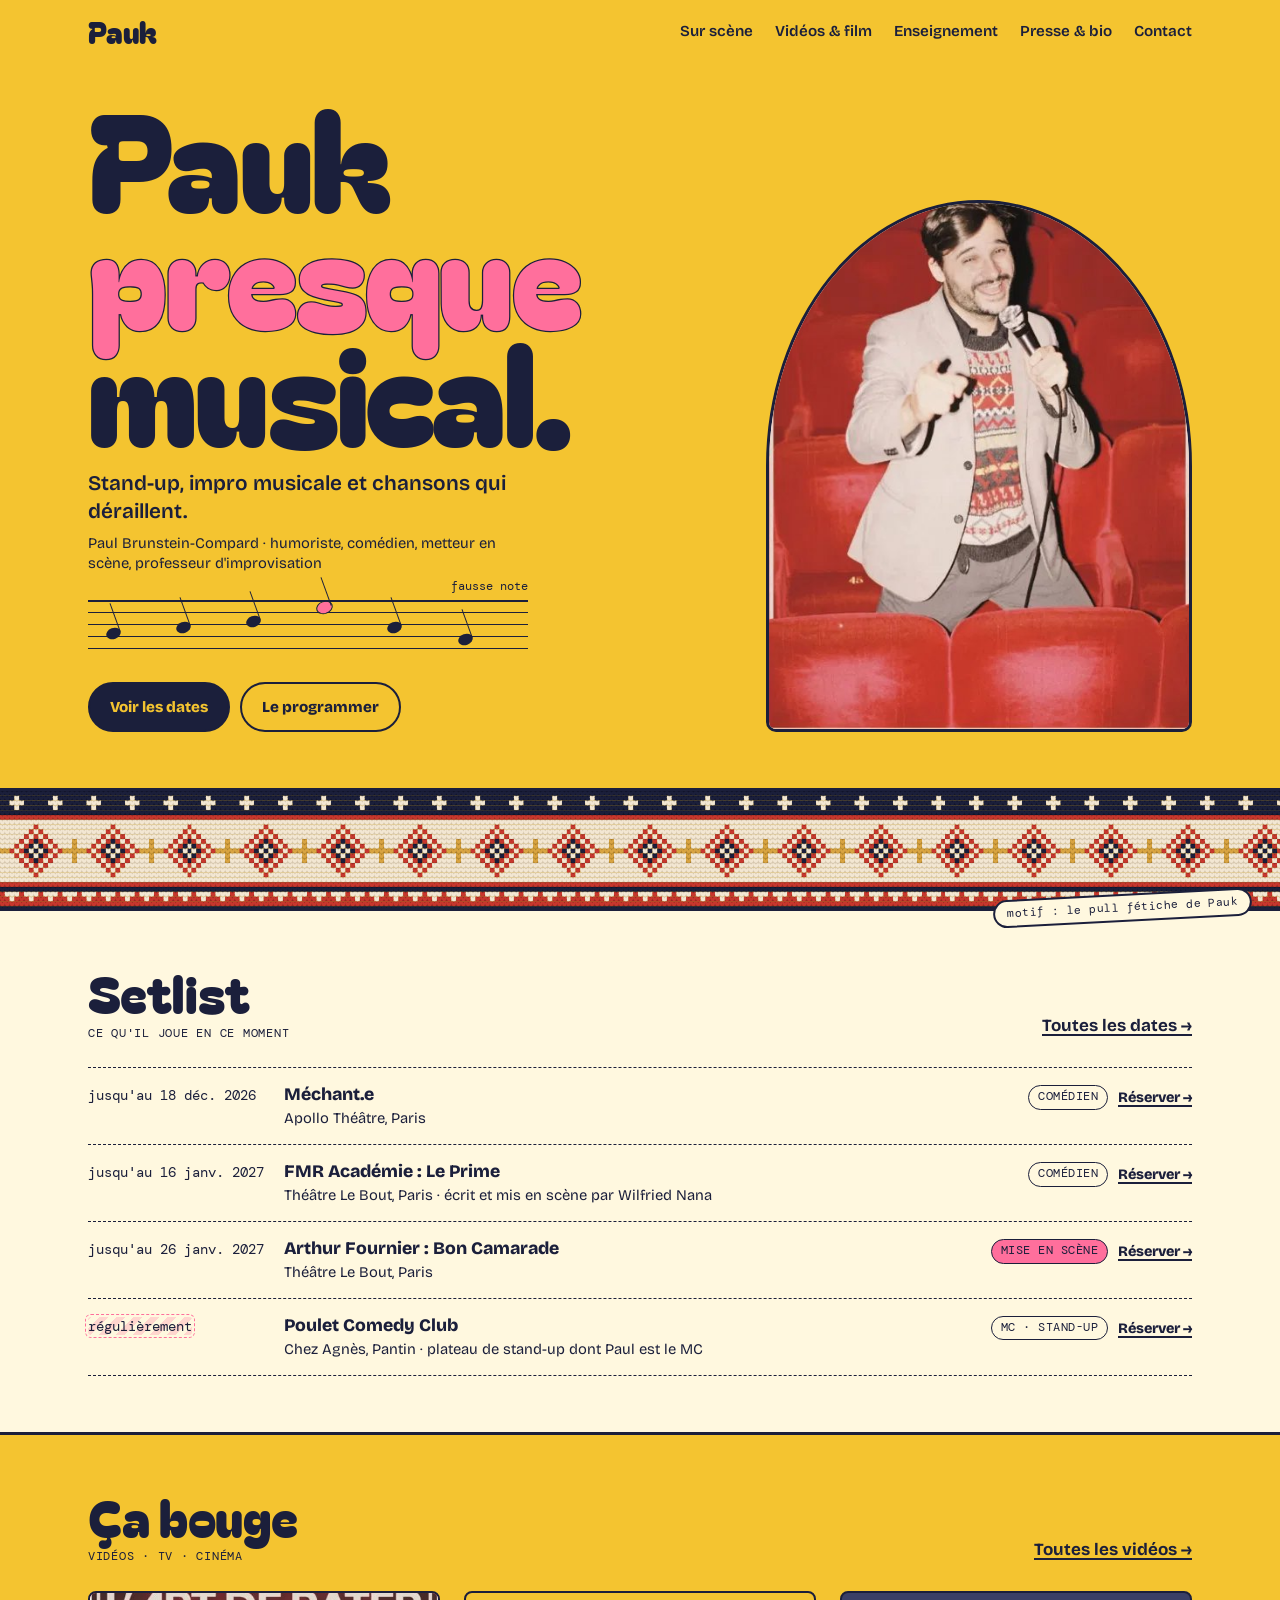
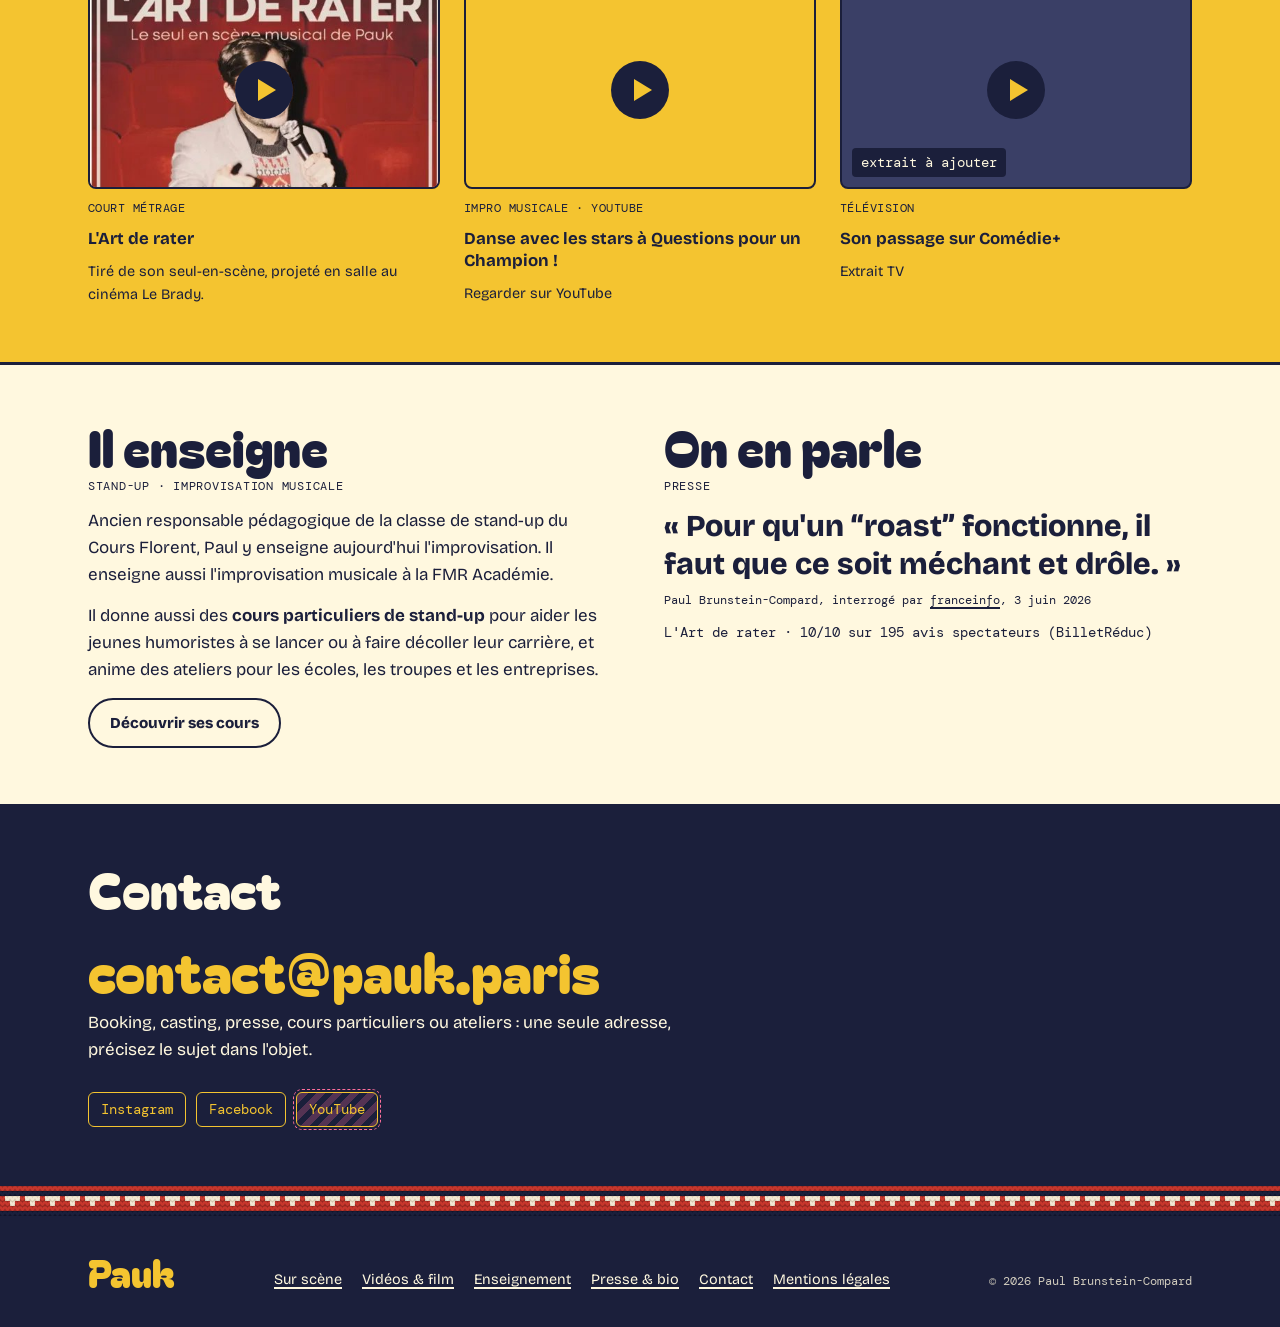
==== commit 7f6687ec: "Ajoute l'impro musicale à la FMR Académie et Avignon 2026 Co-Authored-By: Claude Opus 5.5 <noreply@a" ====
--- a/index.html
+++ b/index.html
@@ -142,7 +142,7 @@
       <div class="split">
         <div>
           <h2 class="h2">Il enseigne<span class="kicker">Stand-up · improvisation musicale</span></h2>
-          <p>Ancien responsable pédagogique de la classe de stand-up du Cours Florent, Paul y enseigne aujourd'hui l'improvisation.</p>
+          <p>Ancien responsable pédagogique de la classe de stand-up du Cours Florent, Paul y enseigne aujourd'hui l'improvisation. Il enseigne aussi l'improvisation musicale à la FMR Académie.</p>
           <p>Il donne aussi des <strong>cours particuliers de stand-up</strong> pour aider les jeunes humoristes à se lancer ou à faire décoller leur carrière, et anime des ateliers pour les écoles, les troupes et les entreprises.</p>
           <div class="btns"><a class="btn ghost" href="enseignement.html">Découvrir ses cours</a></div>
         </div>
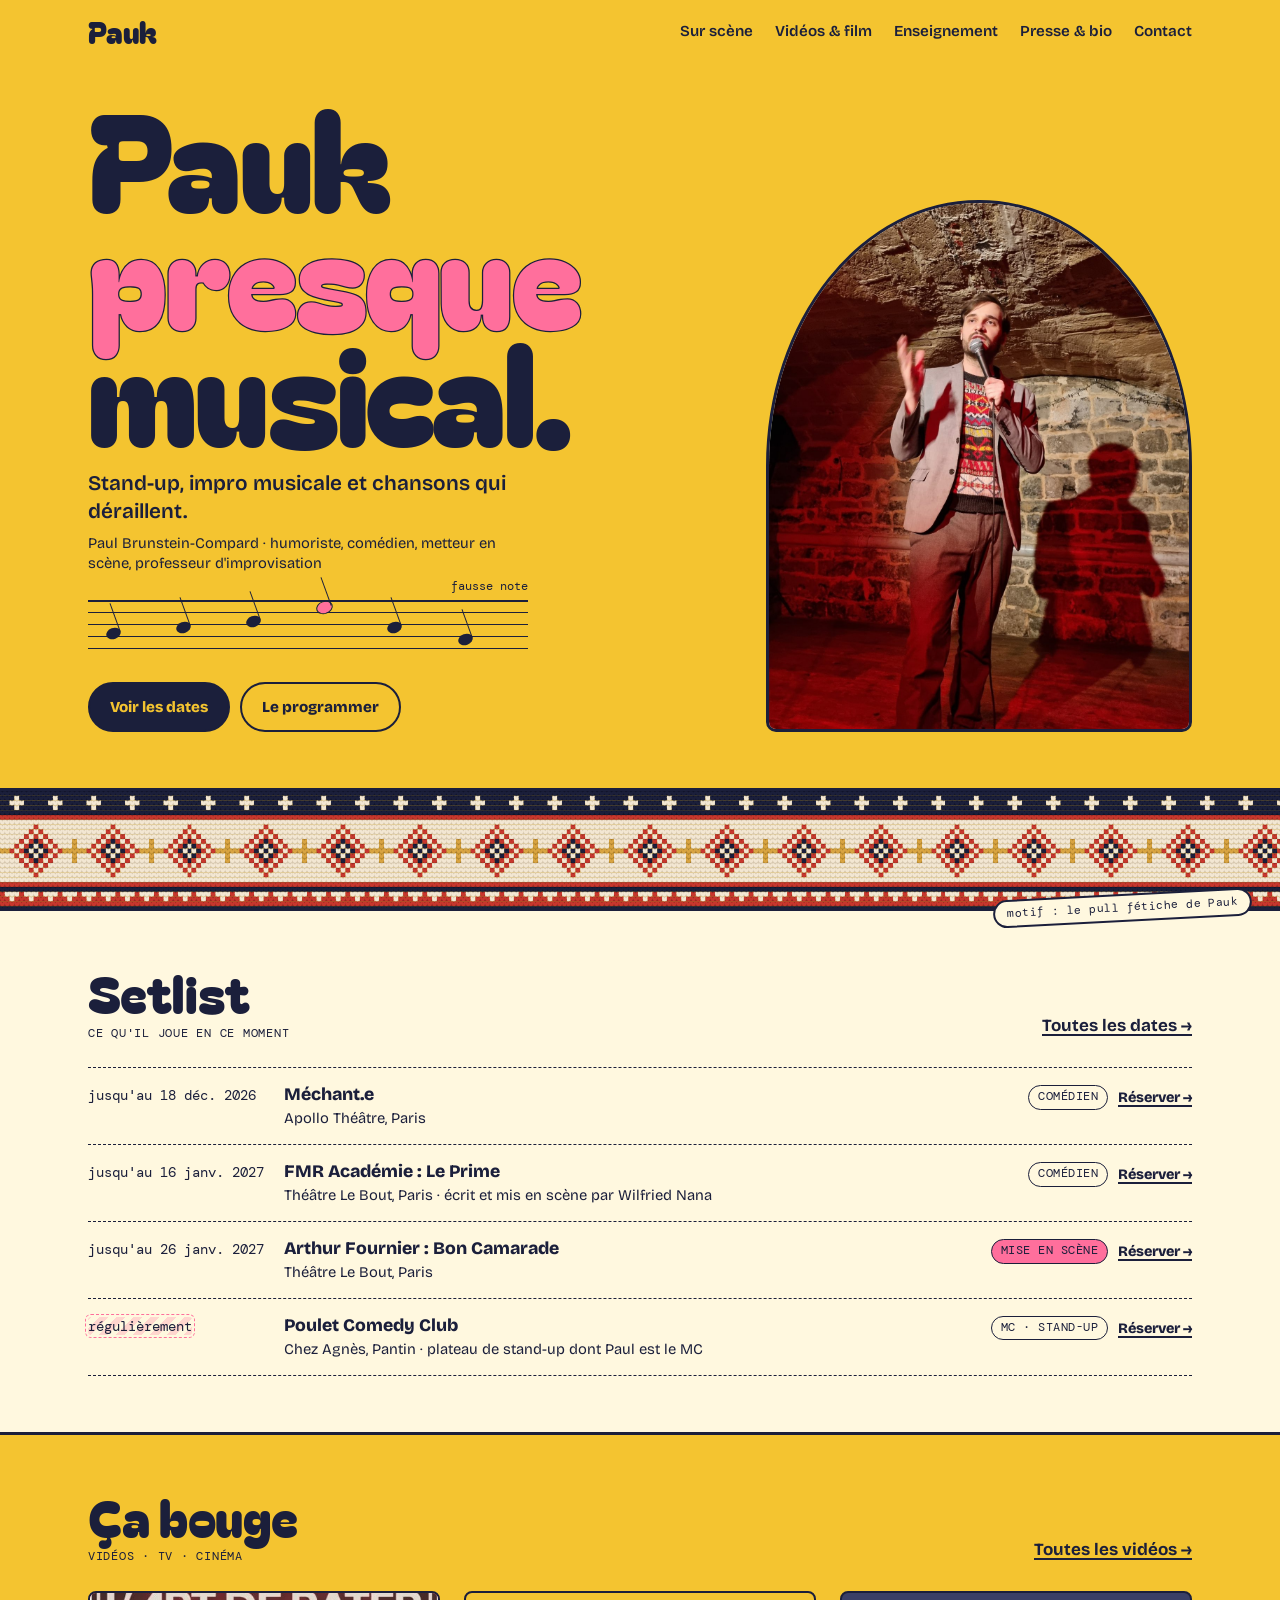
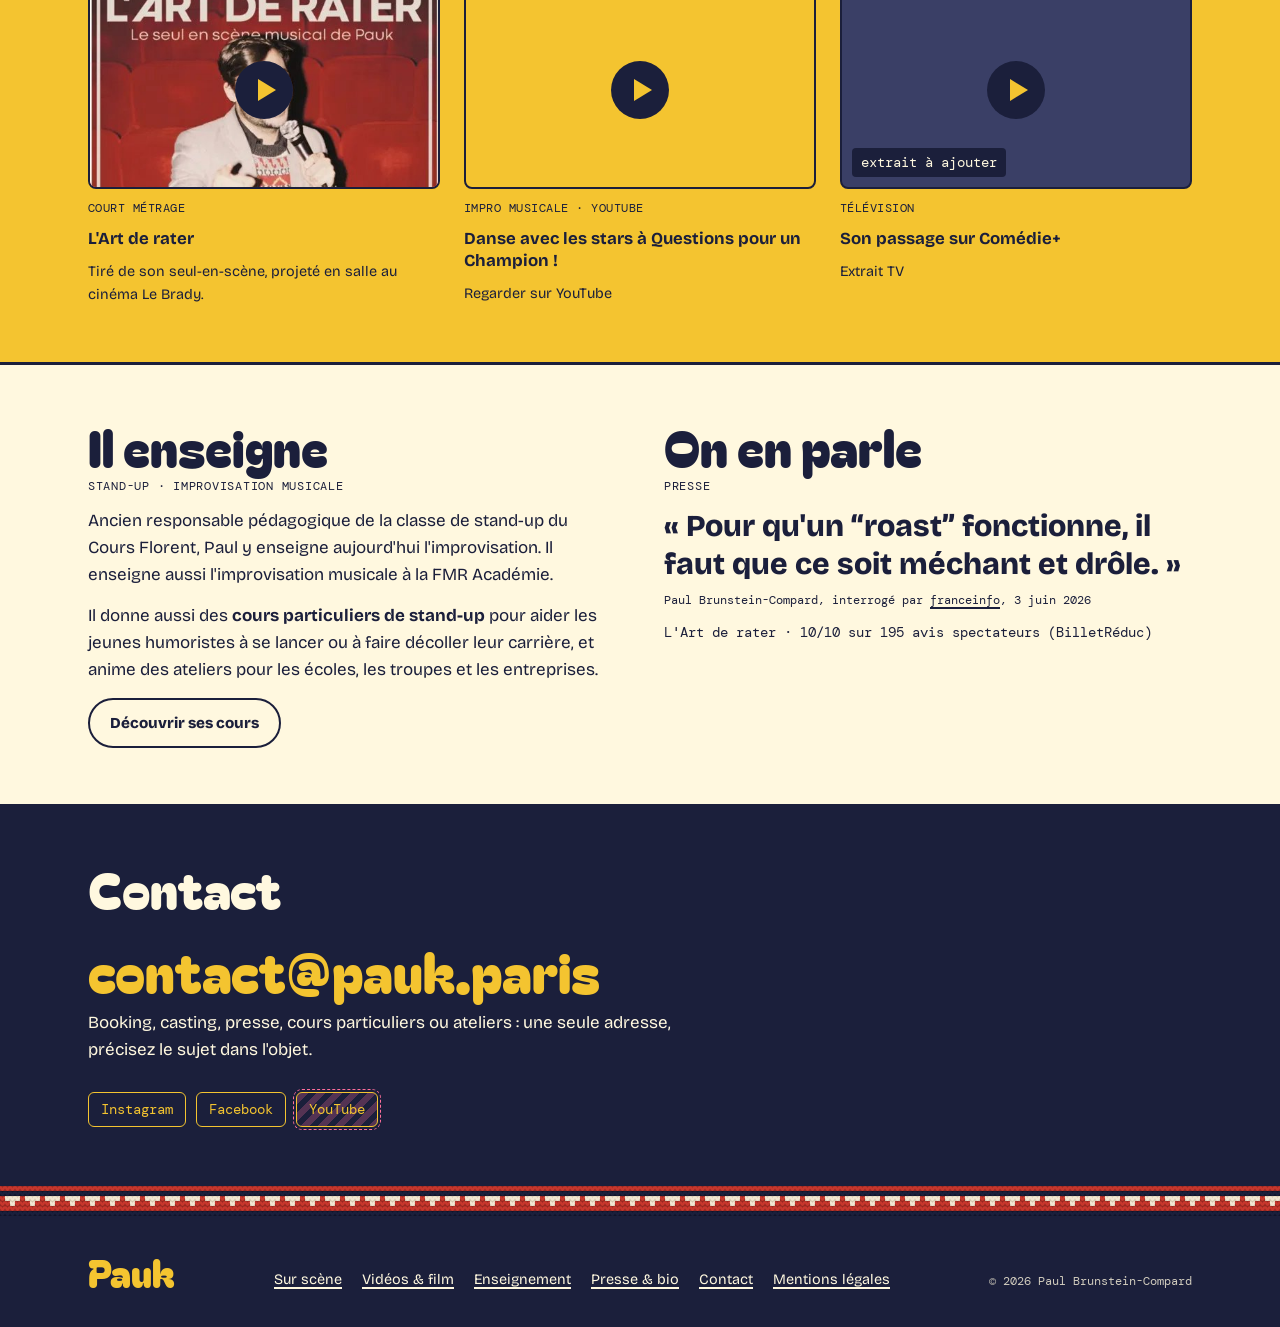
==== commit 9f6afda4: "Ajoute 4 photos de Paul (stand-up, impro musicale, FMR Académie) Photo de stand-up en pull jacquard " ====
--- a/index.html
+++ b/index.html
@@ -68,8 +68,7 @@
         </div>
       </div>
       <div class="portrait">
-        <!-- Photo tirée de l'affiche de L'Art de rater : à remplacer par une photo HD quand elle sera disponible -->
-        <img src="assets/img/affiche-art-de-rater.jpg" alt="Paul Brunstein-Compard, micro à la main, dans son pull fétiche, au milieu de fauteuils de cinéma rouges" style="object-position: 50% 100%; transform: scale(1.04); transform-origin: 50% 100%">
+        <img src="assets/img/paul-stand-up-pull.jpg" width="1200" height="1600" alt="Paul Brunstein-Compard en stand-up dans une cave voûtée, micro à la main, en veste et pull jacquard, sous une lumière rouge" style="object-position: 50% 28%">
       </div>
     </div>
   </section>
--- a/assets/style.css
+++ b/assets/style.css
@@ -137,6 +137,12 @@
 .poster { border: 3px solid var(--ink); border-radius: 10px; overflow: hidden; box-shadow: 8px 8px 0 var(--ink); max-width: 340px; width: 100%; justify-self: center; }
 .poster img { width: 100%; height: auto; }
 
+/* Photo de scène en largeur */
+.wide-photo { margin: 0; display: flex; flex-direction: column; gap: 8px; }
+.wide-photo .frame { border: 3px solid var(--ink); border-radius: 10px; overflow: hidden; box-shadow: 8px 8px 0 var(--ink); max-width: 100%; }
+.wide-photo img { width: 100%; height: auto; aspect-ratio: 16 / 7.2; object-fit: cover; }
+.wide-photo figcaption { font-family: var(--mono); font-size: 0.8rem; }
+
 /* ---------- Bandeaux ---------- */
 .band { background: var(--paper); border-top: 3px solid var(--ink); }
 .band .inner { padding-block: 56px; display: flex; flex-direction: column; gap: 28px; }
@@ -229,6 +235,10 @@
 .photos figure { margin: 0; display: flex; flex-direction: column; gap: 6px; }
 .photos .frame { aspect-ratio: 4 / 5; max-width: 100%; border: 2.5px solid var(--ink); border-radius: 8px; background: var(--yellow); display: grid; place-items: center; overflow: hidden; }
 .photos .frame img { width: 100%; height: 100%; object-fit: cover; object-position: 50% 30%; }
+.photos.wide { grid-template-columns: repeat(auto-fill, minmax(300px, 1fr)); }
+.photos.wide .frame { aspect-ratio: 16 / 7.2; }
+.photos a.frame { transition: transform .15s, box-shadow .15s; }
+.photos a.frame:hover { transform: translate(-3px, -3px); box-shadow: 4px 4px 0 var(--ink); }
 .photos .frame.pink { background: var(--pink); }
 .photos figcaption { font-size: 0.85rem; }
 
